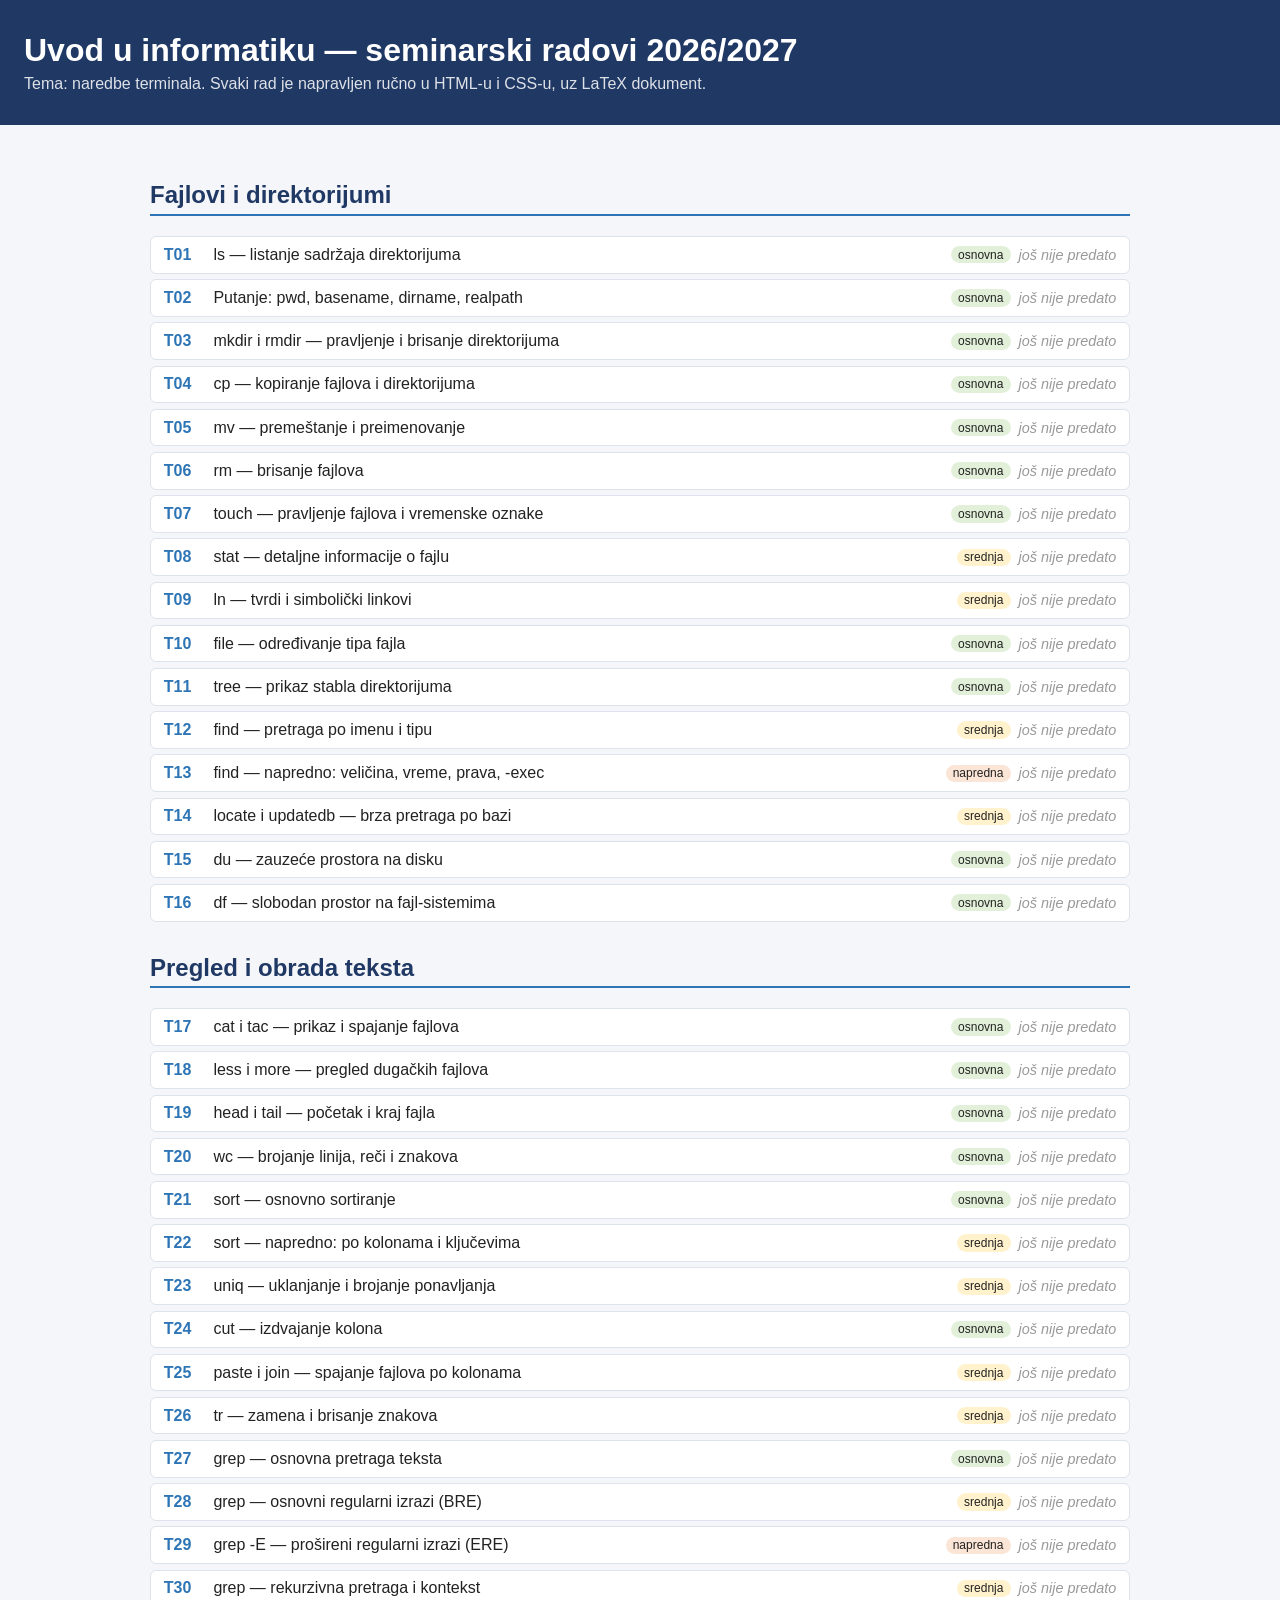
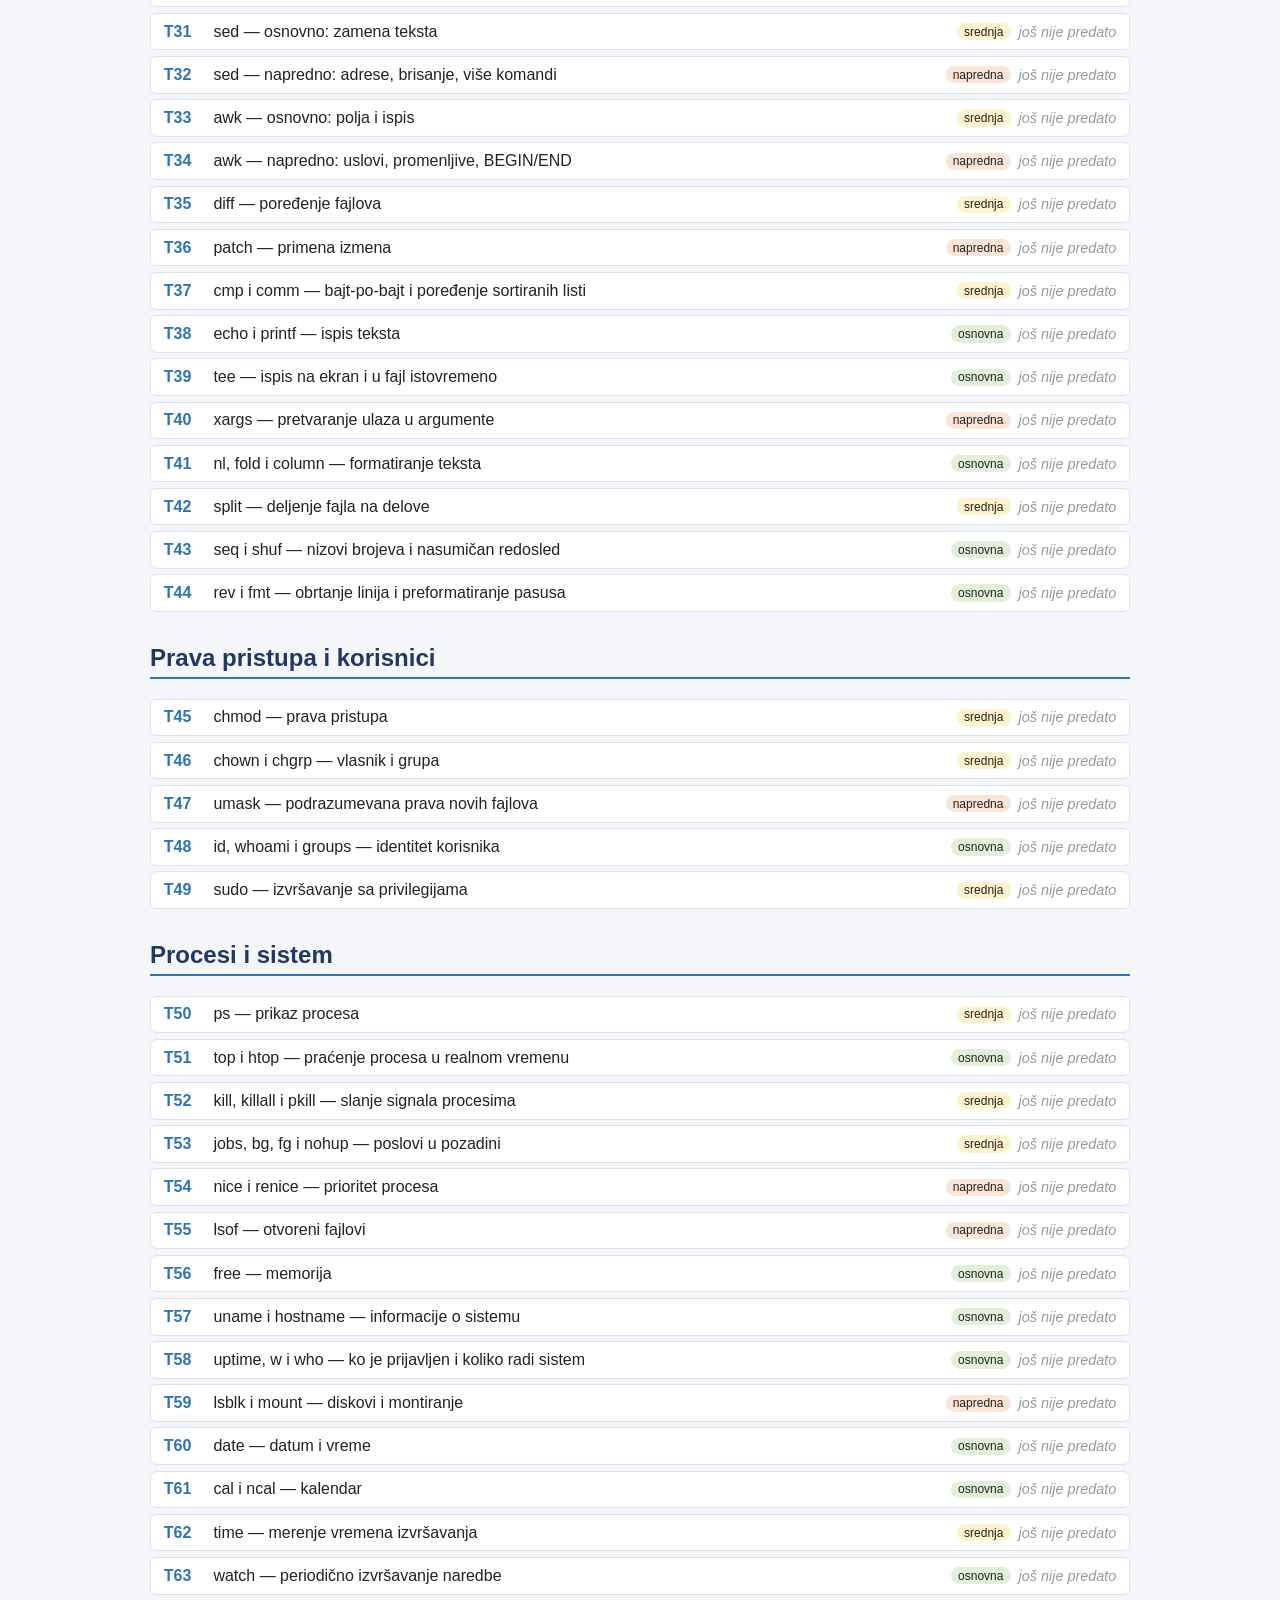
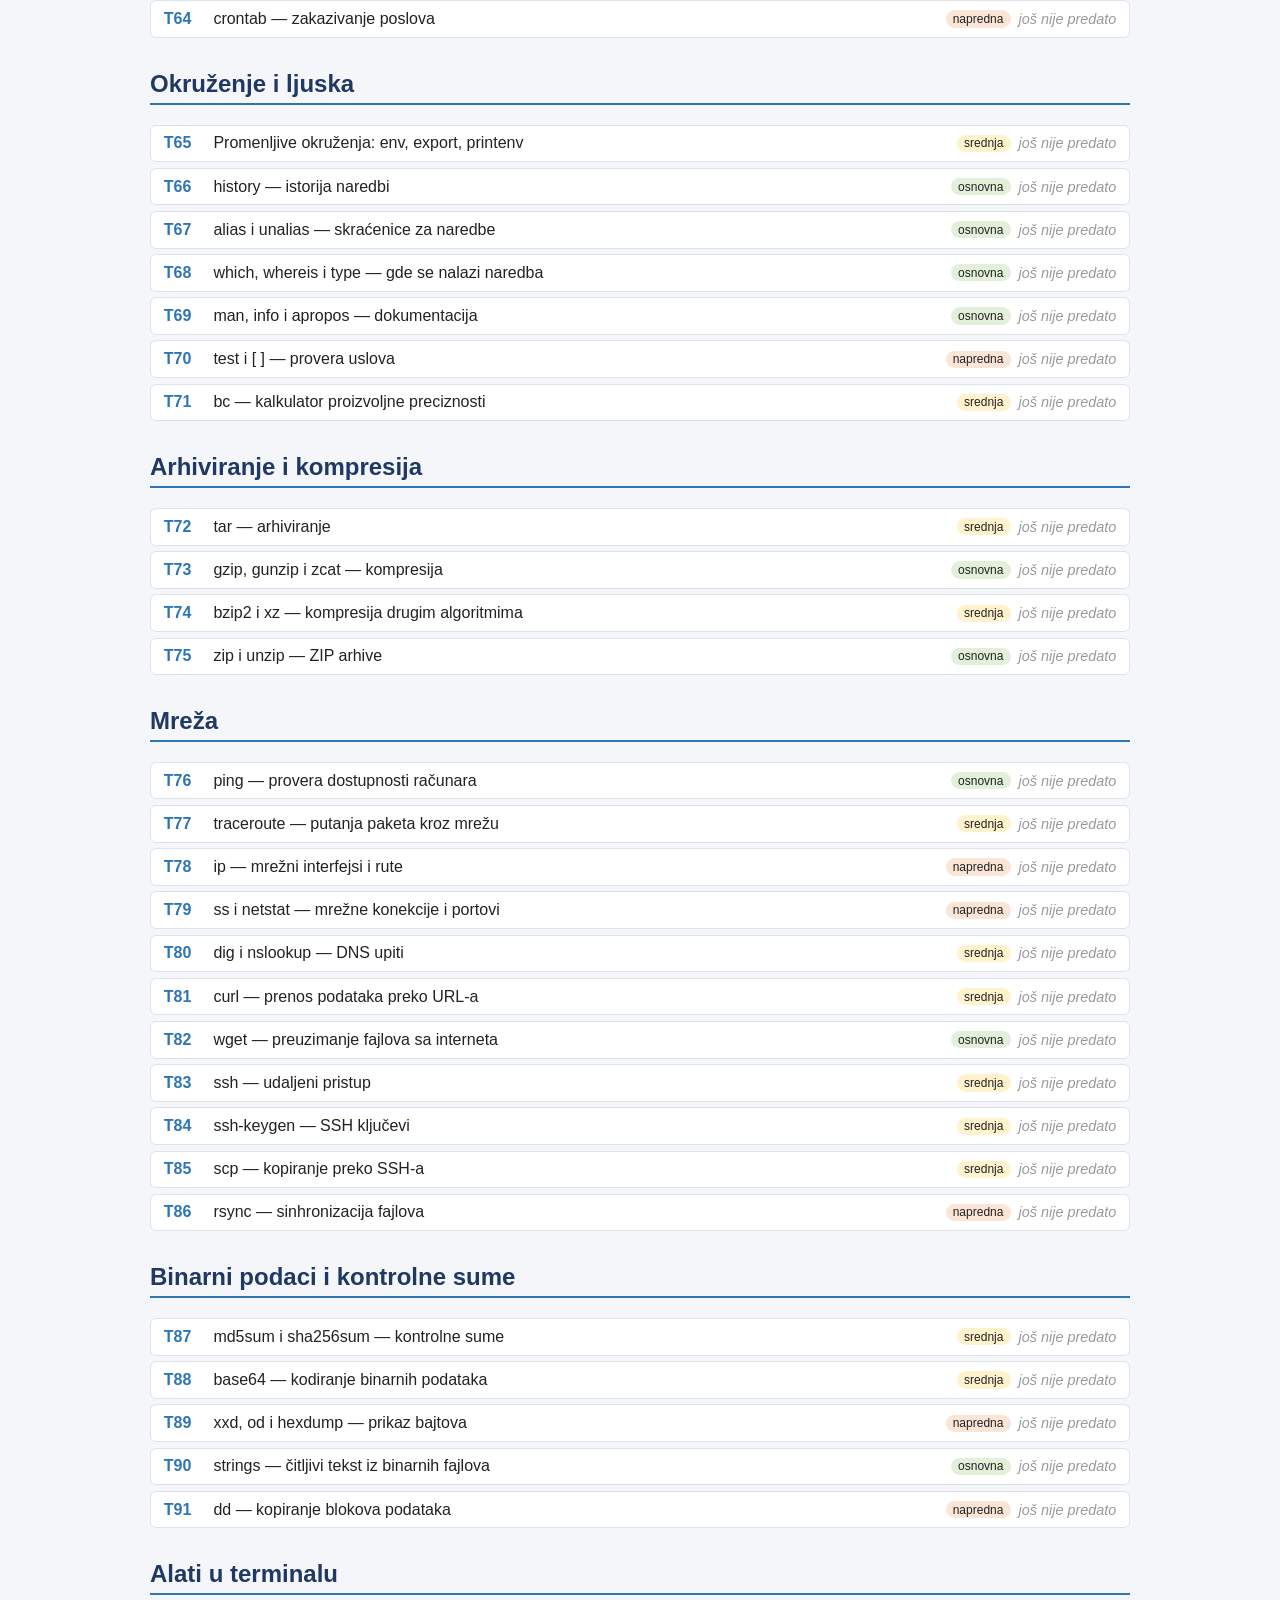
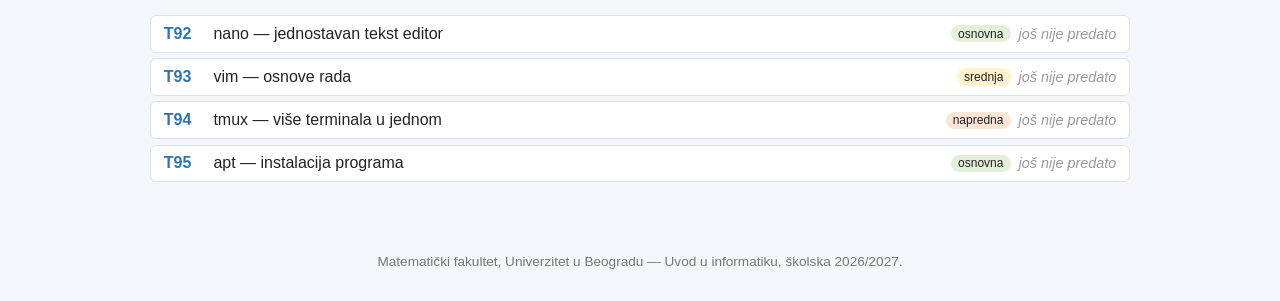
==== index.html @ d7fbd9fd "Init" ====
<!DOCTYPE html>
<html lang="sr">
<head>
    <meta charset="UTF-8">
    <meta name="viewport" content="width=device-width, initial-scale=1.0">
    <title>Uvod u informatiku 2026/2027 — seminarski radovi</title>
    <style>
        :root { --tamna: #1f3864; --akcent: #2e75b6; --svetla: #f4f6fa; }
        body { font-family: Arial, Helvetica, sans-serif; margin: 0; background: var(--svetla); color: #222; }
        header { background: var(--tamna); color: #fff; padding: 2rem 1.5rem; }
        header h1 { margin: 0 0 .4rem 0; }
        header p { margin: 0; opacity: .85; }
        main { max-width: 980px; margin: 0 auto; padding: 1.5rem; }
        .grupa h2 { color: var(--tamna); border-bottom: 2px solid var(--akcent); padding-bottom: .3rem; margin-top: 2rem; }
        ol.teme { list-style: none; padding: 0; }
        li.tema { background: #fff; border: 1px solid #dde3ec; border-radius: 6px; padding: .55rem .8rem; margin: .35rem 0;
                   display: flex; flex-wrap: wrap; gap: .5rem; align-items: center; }
        .id { font-weight: bold; color: var(--akcent); min-width: 2.6rem; }
        .naziv { flex: 1 1 340px; }
        .tezina { font-size: .75rem; padding: .1rem .45rem; border-radius: 10px; background: #eee; }
        .tezina.osnovna { background: #e2f0d9; } .tezina.srednja { background: #fff2cc; } .tezina.napredna { background: #fbe5d6; }
        .nije-predato { color: #999; font-style: italic; font-size: .9rem; }
        li.tema a { font-weight: bold; color: var(--tamna); text-decoration: none; border-bottom: 2px solid var(--akcent); }
        li.tema a:hover { color: var(--akcent); }
        footer { text-align: center; color: #777; font-size: .85rem; padding: 2rem 1rem; }
    </style>
</head>
<body>
    <!--
        UPUTSTVO ZA STUDENTE
        ====================
        U ovom fajlu menjaš TAČNO JEDAN RED: red "još nije predato" u slotu SVOJE teme.
        Zameni ga linkom ka svom radu, npr. za temu T27:

        PRE:
                    <span class="nije-predato">još nije predato</span>
        POSLE:
                    <a href="studenti/petar_petrovic_mi26042/index.html">Petar Petrović</a>

        Ne menjaj ništa drugo: ni naziv teme, ni prazne redove, ni tuđe slotove.
        Svaka tema ima svoj slot razdvojen praznim redom — zato se izmene različitih
        studenata spajaju bez konflikata.
    -->
    <header>
        <h1>Uvod u informatiku — seminarski radovi 2026/2027</h1>
        <p>Tema: naredbe terminala. Svaki rad je napravljen ručno u HTML-u i CSS-u, uz LaTeX dokument.</p>
    </header>
    <main>
        <section class="grupa">
            <h2>Fajlovi i direktorijumi</h2>
            <ol class="teme">
                <!-- T01 -->
                <li class="tema" id="T01">
                    <span class="id">T01</span> <span class="naziv">ls — listanje sadržaja direktorijuma</span> <span class="tezina osnovna">osnovna</span>
                    <span class="nije-predato">još nije predato</span>
                </li>

                <!-- T02 -->
                <li class="tema" id="T02">
                    <span class="id">T02</span> <span class="naziv">Putanje: pwd, basename, dirname, realpath</span> <span class="tezina osnovna">osnovna</span>
                    <span class="nije-predato">još nije predato</span>
                </li>

                <!-- T03 -->
                <li class="tema" id="T03">
                    <span class="id">T03</span> <span class="naziv">mkdir i rmdir — pravljenje i brisanje direktorijuma</span> <span class="tezina osnovna">osnovna</span>
                    <span class="nije-predato">još nije predato</span>
                </li>

                <!-- T04 -->
                <li class="tema" id="T04">
                    <span class="id">T04</span> <span class="naziv">cp — kopiranje fajlova i direktorijuma</span> <span class="tezina osnovna">osnovna</span>
                    <span class="nije-predato">još nije predato</span>
                </li>

                <!-- T05 -->
                <li class="tema" id="T05">
                    <span class="id">T05</span> <span class="naziv">mv — premeštanje i preimenovanje</span> <span class="tezina osnovna">osnovna</span>
                    <span class="nije-predato">još nije predato</span>
                </li>

                <!-- T06 -->
                <li class="tema" id="T06">
                    <span class="id">T06</span> <span class="naziv">rm — brisanje fajlova</span> <span class="tezina osnovna">osnovna</span>
                    <span class="nije-predato">još nije predato</span>
                </li>

                <!-- T07 -->
                <li class="tema" id="T07">
                    <span class="id">T07</span> <span class="naziv">touch — pravljenje fajlova i vremenske oznake</span> <span class="tezina osnovna">osnovna</span>
                    <span class="nije-predato">još nije predato</span>
                </li>

                <!-- T08 -->
                <li class="tema" id="T08">
                    <span class="id">T08</span> <span class="naziv">stat — detaljne informacije o fajlu</span> <span class="tezina srednja">srednja</span>
                    <span class="nije-predato">još nije predato</span>
                </li>

                <!-- T09 -->
                <li class="tema" id="T09">
                    <span class="id">T09</span> <span class="naziv">ln — tvrdi i simbolički linkovi</span> <span class="tezina srednja">srednja</span>
                    <span class="nije-predato">još nije predato</span>
                </li>

                <!-- T10 -->
                <li class="tema" id="T10">
                    <span class="id">T10</span> <span class="naziv">file — određivanje tipa fajla</span> <span class="tezina osnovna">osnovna</span>
                    <span class="nije-predato">još nije predato</span>
                </li>

                <!-- T11 -->
                <li class="tema" id="T11">
                    <span class="id">T11</span> <span class="naziv">tree — prikaz stabla direktorijuma</span> <span class="tezina osnovna">osnovna</span>
                    <span class="nije-predato">još nije predato</span>
                </li>

                <!-- T12 -->
                <li class="tema" id="T12">
                    <span class="id">T12</span> <span class="naziv">find — pretraga po imenu i tipu</span> <span class="tezina srednja">srednja</span>
                    <span class="nije-predato">još nije predato</span>
                </li>

                <!-- T13 -->
                <li class="tema" id="T13">
                    <span class="id">T13</span> <span class="naziv">find — napredno: veličina, vreme, prava, -exec</span> <span class="tezina napredna">napredna</span>
                    <span class="nije-predato">još nije predato</span>
                </li>

                <!-- T14 -->
                <li class="tema" id="T14">
                    <span class="id">T14</span> <span class="naziv">locate i updatedb — brza pretraga po bazi</span> <span class="tezina srednja">srednja</span>
                    <span class="nije-predato">još nije predato</span>
                </li>

                <!-- T15 -->
                <li class="tema" id="T15">
                    <span class="id">T15</span> <span class="naziv">du — zauzeće prostora na disku</span> <span class="tezina osnovna">osnovna</span>
                    <span class="nije-predato">još nije predato</span>
                </li>

                <!-- T16 -->
                <li class="tema" id="T16">
                    <span class="id">T16</span> <span class="naziv">df — slobodan prostor na fajl-sistemima</span> <span class="tezina osnovna">osnovna</span>
                    <span class="nije-predato">još nije predato</span>
                </li>

            </ol>
        </section>
        <section class="grupa">
            <h2>Pregled i obrada teksta</h2>
            <ol class="teme">
                <!-- T17 -->
                <li class="tema" id="T17">
                    <span class="id">T17</span> <span class="naziv">cat i tac — prikaz i spajanje fajlova</span> <span class="tezina osnovna">osnovna</span>
                    <span class="nije-predato">još nije predato</span>
                </li>

                <!-- T18 -->
                <li class="tema" id="T18">
                    <span class="id">T18</span> <span class="naziv">less i more — pregled dugačkih fajlova</span> <span class="tezina osnovna">osnovna</span>
                    <span class="nije-predato">još nije predato</span>
                </li>

                <!-- T19 -->
                <li class="tema" id="T19">
                    <span class="id">T19</span> <span class="naziv">head i tail — početak i kraj fajla</span> <span class="tezina osnovna">osnovna</span>
                    <span class="nije-predato">još nije predato</span>
                </li>

                <!-- T20 -->
                <li class="tema" id="T20">
                    <span class="id">T20</span> <span class="naziv">wc — brojanje linija, reči i znakova</span> <span class="tezina osnovna">osnovna</span>
                    <span class="nije-predato">još nije predato</span>
                </li>

                <!-- T21 -->
                <li class="tema" id="T21">
                    <span class="id">T21</span> <span class="naziv">sort — osnovno sortiranje</span> <span class="tezina osnovna">osnovna</span>
                    <span class="nije-predato">još nije predato</span>
                </li>

                <!-- T22 -->
                <li class="tema" id="T22">
                    <span class="id">T22</span> <span class="naziv">sort — napredno: po kolonama i ključevima</span> <span class="tezina srednja">srednja</span>
                    <span class="nije-predato">još nije predato</span>
                </li>

                <!-- T23 -->
                <li class="tema" id="T23">
                    <span class="id">T23</span> <span class="naziv">uniq — uklanjanje i brojanje ponavljanja</span> <span class="tezina srednja">srednja</span>
                    <span class="nije-predato">još nije predato</span>
                </li>

                <!-- T24 -->
                <li class="tema" id="T24">
                    <span class="id">T24</span> <span class="naziv">cut — izdvajanje kolona</span> <span class="tezina osnovna">osnovna</span>
                    <span class="nije-predato">još nije predato</span>
                </li>

                <!-- T25 -->
                <li class="tema" id="T25">
                    <span class="id">T25</span> <span class="naziv">paste i join — spajanje fajlova po kolonama</span> <span class="tezina srednja">srednja</span>
                    <span class="nije-predato">još nije predato</span>
                </li>

                <!-- T26 -->
                <li class="tema" id="T26">
                    <span class="id">T26</span> <span class="naziv">tr — zamena i brisanje znakova</span> <span class="tezina srednja">srednja</span>
                    <span class="nije-predato">još nije predato</span>
                </li>

                <!-- T27 -->
                <li class="tema" id="T27">
                    <span class="id">T27</span> <span class="naziv">grep — osnovna pretraga teksta</span> <span class="tezina osnovna">osnovna</span>
                    <span class="nije-predato">još nije predato</span>
                </li>

                <!-- T28 -->
                <li class="tema" id="T28">
                    <span class="id">T28</span> <span class="naziv">grep — osnovni regularni izrazi (BRE)</span> <span class="tezina srednja">srednja</span>
                    <span class="nije-predato">još nije predato</span>
                </li>

                <!-- T29 -->
                <li class="tema" id="T29">
                    <span class="id">T29</span> <span class="naziv">grep -E — prošireni regularni izrazi (ERE)</span> <span class="tezina napredna">napredna</span>
                    <span class="nije-predato">još nije predato</span>
                </li>

                <!-- T30 -->
                <li class="tema" id="T30">
                    <span class="id">T30</span> <span class="naziv">grep — rekurzivna pretraga i kontekst</span> <span class="tezina srednja">srednja</span>
                    <span class="nije-predato">još nije predato</span>
                </li>

                <!-- T31 -->
                <li class="tema" id="T31">
                    <span class="id">T31</span> <span class="naziv">sed — osnovno: zamena teksta</span> <span class="tezina srednja">srednja</span>
                    <span class="nije-predato">još nije predato</span>
                </li>

                <!-- T32 -->
                <li class="tema" id="T32">
                    <span class="id">T32</span> <span class="naziv">sed — napredno: adrese, brisanje, više komandi</span> <span class="tezina napredna">napredna</span>
                    <span class="nije-predato">još nije predato</span>
                </li>

                <!-- T33 -->
                <li class="tema" id="T33">
                    <span class="id">T33</span> <span class="naziv">awk — osnovno: polja i ispis</span> <span class="tezina srednja">srednja</span>
                    <span class="nije-predato">još nije predato</span>
                </li>

                <!-- T34 -->
                <li class="tema" id="T34">
                    <span class="id">T34</span> <span class="naziv">awk — napredno: uslovi, promenljive, BEGIN/END</span> <span class="tezina napredna">napredna</span>
                    <span class="nije-predato">još nije predato</span>
                </li>

                <!-- T35 -->
                <li class="tema" id="T35">
                    <span class="id">T35</span> <span class="naziv">diff — poređenje fajlova</span> <span class="tezina srednja">srednja</span>
                    <span class="nije-predato">još nije predato</span>
                </li>

                <!-- T36 -->
                <li class="tema" id="T36">
                    <span class="id">T36</span> <span class="naziv">patch — primena izmena</span> <span class="tezina napredna">napredna</span>
                    <span class="nije-predato">još nije predato</span>
                </li>

                <!-- T37 -->
                <li class="tema" id="T37">
                    <span class="id">T37</span> <span class="naziv">cmp i comm — bajt-po-bajt i poređenje sortiranih listi</span> <span class="tezina srednja">srednja</span>
                    <span class="nije-predato">još nije predato</span>
                </li>

                <!-- T38 -->
                <li class="tema" id="T38">
                    <span class="id">T38</span> <span class="naziv">echo i printf — ispis teksta</span> <span class="tezina osnovna">osnovna</span>
                    <span class="nije-predato">još nije predato</span>
                </li>

                <!-- T39 -->
                <li class="tema" id="T39">
                    <span class="id">T39</span> <span class="naziv">tee — ispis na ekran i u fajl istovremeno</span> <span class="tezina osnovna">osnovna</span>
                    <span class="nije-predato">još nije predato</span>
                </li>

                <!-- T40 -->
                <li class="tema" id="T40">
                    <span class="id">T40</span> <span class="naziv">xargs — pretvaranje ulaza u argumente</span> <span class="tezina napredna">napredna</span>
                    <span class="nije-predato">još nije predato</span>
                </li>

                <!-- T41 -->
                <li class="tema" id="T41">
                    <span class="id">T41</span> <span class="naziv">nl, fold i column — formatiranje teksta</span> <span class="tezina osnovna">osnovna</span>
                    <span class="nije-predato">još nije predato</span>
                </li>

                <!-- T42 -->
                <li class="tema" id="T42">
                    <span class="id">T42</span> <span class="naziv">split — deljenje fajla na delove</span> <span class="tezina srednja">srednja</span>
                    <span class="nije-predato">još nije predato</span>
                </li>

                <!-- T43 -->
                <li class="tema" id="T43">
                    <span class="id">T43</span> <span class="naziv">seq i shuf — nizovi brojeva i nasumičan redosled</span> <span class="tezina osnovna">osnovna</span>
                    <span class="nije-predato">još nije predato</span>
                </li>

                <!-- T44 -->
                <li class="tema" id="T44">
                    <span class="id">T44</span> <span class="naziv">rev i fmt — obrtanje linija i preformatiranje pasusa</span> <span class="tezina osnovna">osnovna</span>
                    <span class="nije-predato">još nije predato</span>
                </li>

            </ol>
        </section>
        <section class="grupa">
            <h2>Prava pristupa i korisnici</h2>
            <ol class="teme">
                <!-- T45 -->
                <li class="tema" id="T45">
                    <span class="id">T45</span> <span class="naziv">chmod — prava pristupa</span> <span class="tezina srednja">srednja</span>
                    <span class="nije-predato">još nije predato</span>
                </li>

                <!-- T46 -->
                <li class="tema" id="T46">
                    <span class="id">T46</span> <span class="naziv">chown i chgrp — vlasnik i grupa</span> <span class="tezina srednja">srednja</span>
                    <span class="nije-predato">još nije predato</span>
                </li>

                <!-- T47 -->
                <li class="tema" id="T47">
                    <span class="id">T47</span> <span class="naziv">umask — podrazumevana prava novih fajlova</span> <span class="tezina napredna">napredna</span>
                    <span class="nije-predato">još nije predato</span>
                </li>

                <!-- T48 -->
                <li class="tema" id="T48">
                    <span class="id">T48</span> <span class="naziv">id, whoami i groups — identitet korisnika</span> <span class="tezina osnovna">osnovna</span>
                    <span class="nije-predato">još nije predato</span>
                </li>

                <!-- T49 -->
                <li class="tema" id="T49">
                    <span class="id">T49</span> <span class="naziv">sudo — izvršavanje sa privilegijama</span> <span class="tezina srednja">srednja</span>
                    <span class="nije-predato">još nije predato</span>
                </li>

            </ol>
        </section>
        <section class="grupa">
            <h2>Procesi i sistem</h2>
            <ol class="teme">
                <!-- T50 -->
                <li class="tema" id="T50">
                    <span class="id">T50</span> <span class="naziv">ps — prikaz procesa</span> <span class="tezina srednja">srednja</span>
                    <span class="nije-predato">još nije predato</span>
                </li>

                <!-- T51 -->
                <li class="tema" id="T51">
                    <span class="id">T51</span> <span class="naziv">top i htop — praćenje procesa u realnom vremenu</span> <span class="tezina osnovna">osnovna</span>
                    <span class="nije-predato">još nije predato</span>
                </li>

                <!-- T52 -->
                <li class="tema" id="T52">
                    <span class="id">T52</span> <span class="naziv">kill, killall i pkill — slanje signala procesima</span> <span class="tezina srednja">srednja</span>
                    <span class="nije-predato">još nije predato</span>
                </li>

                <!-- T53 -->
                <li class="tema" id="T53">
                    <span class="id">T53</span> <span class="naziv">jobs, bg, fg i nohup — poslovi u pozadini</span> <span class="tezina srednja">srednja</span>
                    <span class="nije-predato">još nije predato</span>
                </li>

                <!-- T54 -->
                <li class="tema" id="T54">
                    <span class="id">T54</span> <span class="naziv">nice i renice — prioritet procesa</span> <span class="tezina napredna">napredna</span>
                    <span class="nije-predato">još nije predato</span>
                </li>

                <!-- T55 -->
                <li class="tema" id="T55">
                    <span class="id">T55</span> <span class="naziv">lsof — otvoreni fajlovi</span> <span class="tezina napredna">napredna</span>
                    <span class="nije-predato">još nije predato</span>
                </li>

                <!-- T56 -->
                <li class="tema" id="T56">
                    <span class="id">T56</span> <span class="naziv">free — memorija</span> <span class="tezina osnovna">osnovna</span>
                    <span class="nije-predato">još nije predato</span>
                </li>

                <!-- T57 -->
                <li class="tema" id="T57">
                    <span class="id">T57</span> <span class="naziv">uname i hostname — informacije o sistemu</span> <span class="tezina osnovna">osnovna</span>
                    <span class="nije-predato">još nije predato</span>
                </li>

                <!-- T58 -->
                <li class="tema" id="T58">
                    <span class="id">T58</span> <span class="naziv">uptime, w i who — ko je prijavljen i koliko radi sistem</span> <span class="tezina osnovna">osnovna</span>
                    <span class="nije-predato">još nije predato</span>
                </li>

                <!-- T59 -->
                <li class="tema" id="T59">
                    <span class="id">T59</span> <span class="naziv">lsblk i mount — diskovi i montiranje</span> <span class="tezina napredna">napredna</span>
                    <span class="nije-predato">još nije predato</span>
                </li>

                <!-- T60 -->
                <li class="tema" id="T60">
                    <span class="id">T60</span> <span class="naziv">date — datum i vreme</span> <span class="tezina osnovna">osnovna</span>
                    <span class="nije-predato">još nije predato</span>
                </li>

                <!-- T61 -->
                <li class="tema" id="T61">
                    <span class="id">T61</span> <span class="naziv">cal i ncal — kalendar</span> <span class="tezina osnovna">osnovna</span>
                    <span class="nije-predato">još nije predato</span>
                </li>

                <!-- T62 -->
                <li class="tema" id="T62">
                    <span class="id">T62</span> <span class="naziv">time — merenje vremena izvršavanja</span> <span class="tezina srednja">srednja</span>
                    <span class="nije-predato">još nije predato</span>
                </li>

                <!-- T63 -->
                <li class="tema" id="T63">
                    <span class="id">T63</span> <span class="naziv">watch — periodično izvršavanje naredbe</span> <span class="tezina osnovna">osnovna</span>
                    <span class="nije-predato">još nije predato</span>
                </li>

                <!-- T64 -->
                <li class="tema" id="T64">
                    <span class="id">T64</span> <span class="naziv">crontab — zakazivanje poslova</span> <span class="tezina napredna">napredna</span>
                    <span class="nije-predato">još nije predato</span>
                </li>

            </ol>
        </section>
        <section class="grupa">
            <h2>Okruženje i ljuska</h2>
            <ol class="teme">
                <!-- T65 -->
                <li class="tema" id="T65">
                    <span class="id">T65</span> <span class="naziv">Promenljive okruženja: env, export, printenv</span> <span class="tezina srednja">srednja</span>
                    <span class="nije-predato">još nije predato</span>
                </li>

                <!-- T66 -->
                <li class="tema" id="T66">
                    <span class="id">T66</span> <span class="naziv">history — istorija naredbi</span> <span class="tezina osnovna">osnovna</span>
                    <span class="nije-predato">još nije predato</span>
                </li>

                <!-- T67 -->
                <li class="tema" id="T67">
                    <span class="id">T67</span> <span class="naziv">alias i unalias — skraćenice za naredbe</span> <span class="tezina osnovna">osnovna</span>
                    <span class="nije-predato">još nije predato</span>
                </li>

                <!-- T68 -->
                <li class="tema" id="T68">
                    <span class="id">T68</span> <span class="naziv">which, whereis i type — gde se nalazi naredba</span> <span class="tezina osnovna">osnovna</span>
                    <span class="nije-predato">još nije predato</span>
                </li>

                <!-- T69 -->
                <li class="tema" id="T69">
                    <span class="id">T69</span> <span class="naziv">man, info i apropos — dokumentacija</span> <span class="tezina osnovna">osnovna</span>
                    <span class="nije-predato">još nije predato</span>
                </li>

                <!-- T70 -->
                <li class="tema" id="T70">
                    <span class="id">T70</span> <span class="naziv">test i [ ] — provera uslova</span> <span class="tezina napredna">napredna</span>
                    <span class="nije-predato">još nije predato</span>
                </li>

                <!-- T71 -->
                <li class="tema" id="T71">
                    <span class="id">T71</span> <span class="naziv">bc — kalkulator proizvoljne preciznosti</span> <span class="tezina srednja">srednja</span>
                    <span class="nije-predato">još nije predato</span>
                </li>

            </ol>
        </section>
        <section class="grupa">
            <h2>Arhiviranje i kompresija</h2>
            <ol class="teme">
                <!-- T72 -->
                <li class="tema" id="T72">
                    <span class="id">T72</span> <span class="naziv">tar — arhiviranje</span> <span class="tezina srednja">srednja</span>
                    <span class="nije-predato">još nije predato</span>
                </li>

                <!-- T73 -->
                <li class="tema" id="T73">
                    <span class="id">T73</span> <span class="naziv">gzip, gunzip i zcat — kompresija</span> <span class="tezina osnovna">osnovna</span>
                    <span class="nije-predato">još nije predato</span>
                </li>

                <!-- T74 -->
                <li class="tema" id="T74">
                    <span class="id">T74</span> <span class="naziv">bzip2 i xz — kompresija drugim algoritmima</span> <span class="tezina srednja">srednja</span>
                    <span class="nije-predato">još nije predato</span>
                </li>

                <!-- T75 -->
                <li class="tema" id="T75">
                    <span class="id">T75</span> <span class="naziv">zip i unzip — ZIP arhive</span> <span class="tezina osnovna">osnovna</span>
                    <span class="nije-predato">još nije predato</span>
                </li>

            </ol>
        </section>
        <section class="grupa">
            <h2>Mreža</h2>
            <ol class="teme">
                <!-- T76 -->
                <li class="tema" id="T76">
                    <span class="id">T76</span> <span class="naziv">ping — provera dostupnosti računara</span> <span class="tezina osnovna">osnovna</span>
                    <span class="nije-predato">još nije predato</span>
                </li>

                <!-- T77 -->
                <li class="tema" id="T77">
                    <span class="id">T77</span> <span class="naziv">traceroute — putanja paketa kroz mrežu</span> <span class="tezina srednja">srednja</span>
                    <span class="nije-predato">još nije predato</span>
                </li>

                <!-- T78 -->
                <li class="tema" id="T78">
                    <span class="id">T78</span> <span class="naziv">ip — mrežni interfejsi i rute</span> <span class="tezina napredna">napredna</span>
                    <span class="nije-predato">još nije predato</span>
                </li>

                <!-- T79 -->
                <li class="tema" id="T79">
                    <span class="id">T79</span> <span class="naziv">ss i netstat — mrežne konekcije i portovi</span> <span class="tezina napredna">napredna</span>
                    <span class="nije-predato">još nije predato</span>
                </li>

                <!-- T80 -->
                <li class="tema" id="T80">
                    <span class="id">T80</span> <span class="naziv">dig i nslookup — DNS upiti</span> <span class="tezina srednja">srednja</span>
                    <span class="nije-predato">još nije predato</span>
                </li>

                <!-- T81 -->
                <li class="tema" id="T81">
                    <span class="id">T81</span> <span class="naziv">curl — prenos podataka preko URL-a</span> <span class="tezina srednja">srednja</span>
                    <span class="nije-predato">još nije predato</span>
                </li>

                <!-- T82 -->
                <li class="tema" id="T82">
                    <span class="id">T82</span> <span class="naziv">wget — preuzimanje fajlova sa interneta</span> <span class="tezina osnovna">osnovna</span>
                    <span class="nije-predato">još nije predato</span>
                </li>

                <!-- T83 -->
                <li class="tema" id="T83">
                    <span class="id">T83</span> <span class="naziv">ssh — udaljeni pristup</span> <span class="tezina srednja">srednja</span>
                    <span class="nije-predato">još nije predato</span>
                </li>

                <!-- T84 -->
                <li class="tema" id="T84">
                    <span class="id">T84</span> <span class="naziv">ssh-keygen — SSH ključevi</span> <span class="tezina srednja">srednja</span>
                    <span class="nije-predato">još nije predato</span>
                </li>

                <!-- T85 -->
                <li class="tema" id="T85">
                    <span class="id">T85</span> <span class="naziv">scp — kopiranje preko SSH-a</span> <span class="tezina srednja">srednja</span>
                    <span class="nije-predato">još nije predato</span>
                </li>

                <!-- T86 -->
                <li class="tema" id="T86">
                    <span class="id">T86</span> <span class="naziv">rsync — sinhronizacija fajlova</span> <span class="tezina napredna">napredna</span>
                    <span class="nije-predato">još nije predato</span>
                </li>

            </ol>
        </section>
        <section class="grupa">
            <h2>Binarni podaci i kontrolne sume</h2>
            <ol class="teme">
                <!-- T87 -->
                <li class="tema" id="T87">
                    <span class="id">T87</span> <span class="naziv">md5sum i sha256sum — kontrolne sume</span> <span class="tezina srednja">srednja</span>
                    <span class="nije-predato">još nije predato</span>
                </li>

                <!-- T88 -->
                <li class="tema" id="T88">
                    <span class="id">T88</span> <span class="naziv">base64 — kodiranje binarnih podataka</span> <span class="tezina srednja">srednja</span>
                    <span class="nije-predato">još nije predato</span>
                </li>

                <!-- T89 -->
                <li class="tema" id="T89">
                    <span class="id">T89</span> <span class="naziv">xxd, od i hexdump — prikaz bajtova</span> <span class="tezina napredna">napredna</span>
                    <span class="nije-predato">još nije predato</span>
                </li>

                <!-- T90 -->
                <li class="tema" id="T90">
                    <span class="id">T90</span> <span class="naziv">strings — čitljivi tekst iz binarnih fajlova</span> <span class="tezina osnovna">osnovna</span>
                    <span class="nije-predato">još nije predato</span>
                </li>

                <!-- T91 -->
                <li class="tema" id="T91">
                    <span class="id">T91</span> <span class="naziv">dd — kopiranje blokova podataka</span> <span class="tezina napredna">napredna</span>
                    <span class="nije-predato">još nije predato</span>
                </li>

            </ol>
        </section>
        <section class="grupa">
            <h2>Alati u terminalu</h2>
            <ol class="teme">
                <!-- T92 -->
                <li class="tema" id="T92">
                    <span class="id">T92</span> <span class="naziv">nano — jednostavan tekst editor</span> <span class="tezina osnovna">osnovna</span>
                    <span class="nije-predato">još nije predato</span>
                </li>

                <!-- T93 -->
                <li class="tema" id="T93">
                    <span class="id">T93</span> <span class="naziv">vim — osnove rada</span> <span class="tezina srednja">srednja</span>
                    <span class="nije-predato">još nije predato</span>
                </li>

                <!-- T94 -->
                <li class="tema" id="T94">
                    <span class="id">T94</span> <span class="naziv">tmux — više terminala u jednom</span> <span class="tezina napredna">napredna</span>
                    <span class="nije-predato">još nije predato</span>
                </li>

                <!-- T95 -->
                <li class="tema" id="T95">
                    <span class="id">T95</span> <span class="naziv">apt — instalacija programa</span> <span class="tezina osnovna">osnovna</span>
                    <span class="nije-predato">još nije predato</span>
                </li>

            </ol>
        </section>
    </main>
    <footer>
        Matematički fakultet, Univerzitet u Beogradu — Uvod u informatiku, školska 2026/2027.
    </footer>
</body>
</html>
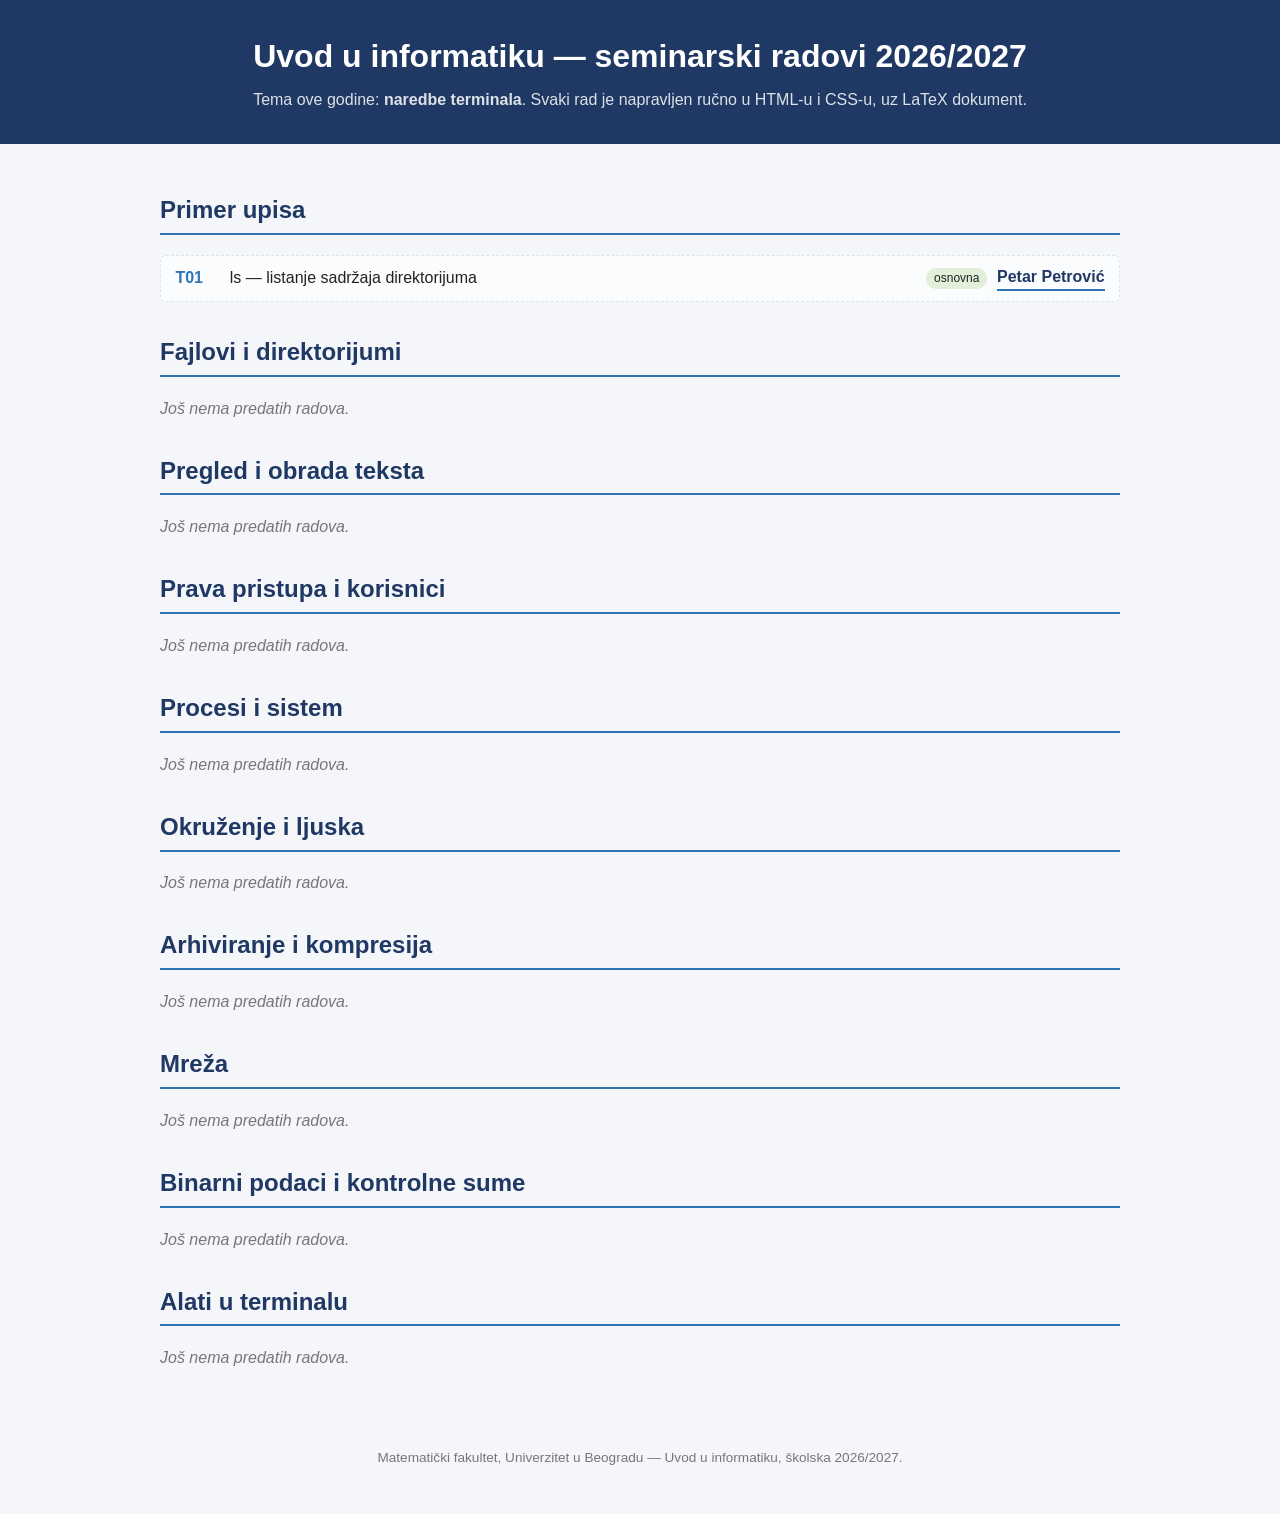
==== commit e06a5265: "Fixes index.html" ====
--- a/index.html
+++ b/index.html
@@ -4,666 +4,113 @@
     <meta charset="UTF-8">
     <meta name="viewport" content="width=device-width, initial-scale=1.0">
     <title>Uvod u informatiku 2026/2027 — seminarski radovi</title>
-    <style>
-        :root { --tamna: #1f3864; --akcent: #2e75b6; --svetla: #f4f6fa; }
-        body { font-family: Arial, Helvetica, sans-serif; margin: 0; background: var(--svetla); color: #222; }
-        header { background: var(--tamna); color: #fff; padding: 2rem 1.5rem; }
-        header h1 { margin: 0 0 .4rem 0; }
-        header p { margin: 0; opacity: .85; }
-        main { max-width: 980px; margin: 0 auto; padding: 1.5rem; }
-        .grupa h2 { color: var(--tamna); border-bottom: 2px solid var(--akcent); padding-bottom: .3rem; margin-top: 2rem; }
-        ol.teme { list-style: none; padding: 0; }
-        li.tema { background: #fff; border: 1px solid #dde3ec; border-radius: 6px; padding: .55rem .8rem; margin: .35rem 0;
-                   display: flex; flex-wrap: wrap; gap: .5rem; align-items: center; }
-        .id { font-weight: bold; color: var(--akcent); min-width: 2.6rem; }
-        .naziv { flex: 1 1 340px; }
-        .tezina { font-size: .75rem; padding: .1rem .45rem; border-radius: 10px; background: #eee; }
-        .tezina.osnovna { background: #e2f0d9; } .tezina.srednja { background: #fff2cc; } .tezina.napredna { background: #fbe5d6; }
-        .nije-predato { color: #999; font-style: italic; font-size: .9rem; }
-        li.tema a { font-weight: bold; color: var(--tamna); text-decoration: none; border-bottom: 2px solid var(--akcent); }
-        li.tema a:hover { color: var(--akcent); }
-        footer { text-align: center; color: #777; font-size: .85rem; padding: 2rem 1rem; }
-    </style>
+    <link rel="stylesheet" href="stil.css">
 </head>
 <body>
     <!--
         UPUTSTVO ZA STUDENTE
         ====================
-        U ovom fajlu menjaš TAČNO JEDAN RED: red "još nije predato" u slotu SVOJE teme.
-        Zameni ga linkom ka svom radu, npr. za temu T27:
+        U ovaj fajl dodaješ TAČNO JEDAN <li> element — za svoju temu.
 
-        PRE:
-                    <span class="nije-predato">još nije predato</span>
-        POSLE:
-                    <a href="studenti/petar_petrovic_mi26042/index.html">Petar Petrović</a>
+        1. Pronađi grupu (<section class="grupa">) kojoj pripada tvoja tema
+           (grupe su iste kao u tabeli za prijavu tema).
+        2. Iskopiraj primer ispod i nalepi ga unutar <ol class="teme"> te grupe,
+           na mesto označeno komentarom "dodaj svoj <li> ovde".
+        3. Promeni: id i ID teme (T01 → tvoj broj), naziv teme, težinu
+           (osnovna / srednja / napredna — i u klasi i u tekstu),
+           putanju do svog foldera i svoje ime i prezime.
 
-        Ne menjaj ništa drugo: ni naziv teme, ni prazne redove, ni tuđe slotove.
-        Svaka tema ima svoj slot razdvojen praznim redom — zato se izmene različitih
-        studenata spajaju bez konflikata.
+        <li class="tema" id="T01">
+            <span class="id">T01</span> <span class="naziv">ls — listanje sadržaja direktorijuma</span> <span class="tezina osnovna">osnovna</span>
+            <a href="studenti/petar_petrovic_mi26042/index.html">Petar Petrović</a>
+        </li>
+
+        Ne menjaj ništa drugo u ovom fajlu i ne diraj tuđe <li> elemente.
     -->
-    <header>
+
+    <header class="zaglavlje">
         <h1>Uvod u informatiku — seminarski radovi 2026/2027</h1>
-        <p>Tema: naredbe terminala. Svaki rad je napravljen ručno u HTML-u i CSS-u, uz LaTeX dokument.</p>
+        <p>Tema ove godine: <strong>naredbe terminala</strong>. Svaki rad je napravljen ručno u HTML-u i CSS-u, uz LaTeX dokument.</p>
     </header>
+
     <main>
-        <section class="grupa">
+        <!-- Primer kako izgleda jedan predat rad (nije pravi rad) -->
+        <section class="primer">
+            <h2>Primer upisa</h2>
+            <ol class="teme">
+                <li class="tema" id="primer">
+                    <span class="id">T01</span> <span class="naziv">ls — listanje sadržaja direktorijuma</span> <span class="tezina osnovna">osnovna</span>
+                    <a href="#primer">Petar Petrović</a>
+                </li>
+            </ol>
+        </section>
+
+        <section class="grupa" id="fajlovi">
             <h2>Fajlovi i direktorijumi</h2>
             <ol class="teme">
-                <!-- T01 -->
-                <li class="tema" id="T01">
-                    <span class="id">T01</span> <span class="naziv">ls — listanje sadržaja direktorijuma</span> <span class="tezina osnovna">osnovna</span>
-                    <span class="nije-predato">još nije predato</span>
-                </li>
-
-                <!-- T02 -->
-                <li class="tema" id="T02">
-                    <span class="id">T02</span> <span class="naziv">Putanje: pwd, basename, dirname, realpath</span> <span class="tezina osnovna">osnovna</span>
-                    <span class="nije-predato">još nije predato</span>
-                </li>
-
-                <!-- T03 -->
-                <li class="tema" id="T03">
-                    <span class="id">T03</span> <span class="naziv">mkdir i rmdir — pravljenje i brisanje direktorijuma</span> <span class="tezina osnovna">osnovna</span>
-                    <span class="nije-predato">još nije predato</span>
-                </li>
-
-                <!-- T04 -->
-                <li class="tema" id="T04">
-                    <span class="id">T04</span> <span class="naziv">cp — kopiranje fajlova i direktorijuma</span> <span class="tezina osnovna">osnovna</span>
-                    <span class="nije-predato">još nije predato</span>
-                </li>
-
-                <!-- T05 -->
-                <li class="tema" id="T05">
-                    <span class="id">T05</span> <span class="naziv">mv — premeštanje i preimenovanje</span> <span class="tezina osnovna">osnovna</span>
-                    <span class="nije-predato">još nije predato</span>
-                </li>
-
-                <!-- T06 -->
-                <li class="tema" id="T06">
-                    <span class="id">T06</span> <span class="naziv">rm — brisanje fajlova</span> <span class="tezina osnovna">osnovna</span>
-                    <span class="nije-predato">još nije predato</span>
-                </li>
-
-                <!-- T07 -->
-                <li class="tema" id="T07">
-                    <span class="id">T07</span> <span class="naziv">touch — pravljenje fajlova i vremenske oznake</span> <span class="tezina osnovna">osnovna</span>
-                    <span class="nije-predato">još nije predato</span>
-                </li>
-
-                <!-- T08 -->
-                <li class="tema" id="T08">
-                    <span class="id">T08</span> <span class="naziv">stat — detaljne informacije o fajlu</span> <span class="tezina srednja">srednja</span>
-                    <span class="nije-predato">još nije predato</span>
-                </li>
-
-                <!-- T09 -->
-                <li class="tema" id="T09">
-                    <span class="id">T09</span> <span class="naziv">ln — tvrdi i simbolički linkovi</span> <span class="tezina srednja">srednja</span>
-                    <span class="nije-predato">još nije predato</span>
-                </li>
-
-                <!-- T10 -->
-                <li class="tema" id="T10">
-                    <span class="id">T10</span> <span class="naziv">file — određivanje tipa fajla</span> <span class="tezina osnovna">osnovna</span>
-                    <span class="nije-predato">još nije predato</span>
-                </li>
-
-                <!-- T11 -->
-                <li class="tema" id="T11">
-                    <span class="id">T11</span> <span class="naziv">tree — prikaz stabla direktorijuma</span> <span class="tezina osnovna">osnovna</span>
-                    <span class="nije-predato">još nije predato</span>
-                </li>
-
-                <!-- T12 -->
-                <li class="tema" id="T12">
-                    <span class="id">T12</span> <span class="naziv">find — pretraga po imenu i tipu</span> <span class="tezina srednja">srednja</span>
-                    <span class="nije-predato">još nije predato</span>
-                </li>
-
-                <!-- T13 -->
-                <li class="tema" id="T13">
-                    <span class="id">T13</span> <span class="naziv">find — napredno: veličina, vreme, prava, -exec</span> <span class="tezina napredna">napredna</span>
-                    <span class="nije-predato">još nije predato</span>
-                </li>
-
-                <!-- T14 -->
-                <li class="tema" id="T14">
-                    <span class="id">T14</span> <span class="naziv">locate i updatedb — brza pretraga po bazi</span> <span class="tezina srednja">srednja</span>
-                    <span class="nije-predato">još nije predato</span>
-                </li>
-
-                <!-- T15 -->
-                <li class="tema" id="T15">
-                    <span class="id">T15</span> <span class="naziv">du — zauzeće prostora na disku</span> <span class="tezina osnovna">osnovna</span>
-                    <span class="nije-predato">još nije predato</span>
-                </li>
-
-                <!-- T16 -->
-                <li class="tema" id="T16">
-                    <span class="id">T16</span> <span class="naziv">df — slobodan prostor na fajl-sistemima</span> <span class="tezina osnovna">osnovna</span>
-                    <span class="nije-predato">još nije predato</span>
-                </li>
-
+                <!-- dodaj svoj <li> ovde -->
             </ol>
         </section>
-        <section class="grupa">
+
+        <section class="grupa" id="tekst">
             <h2>Pregled i obrada teksta</h2>
             <ol class="teme">
-                <!-- T17 -->
-                <li class="tema" id="T17">
-                    <span class="id">T17</span> <span class="naziv">cat i tac — prikaz i spajanje fajlova</span> <span class="tezina osnovna">osnovna</span>
-                    <span class="nije-predato">još nije predato</span>
-                </li>
-
-                <!-- T18 -->
-                <li class="tema" id="T18">
-                    <span class="id">T18</span> <span class="naziv">less i more — pregled dugačkih fajlova</span> <span class="tezina osnovna">osnovna</span>
-                    <span class="nije-predato">još nije predato</span>
-                </li>
-
-                <!-- T19 -->
-                <li class="tema" id="T19">
-                    <span class="id">T19</span> <span class="naziv">head i tail — početak i kraj fajla</span> <span class="tezina osnovna">osnovna</span>
-                    <span class="nije-predato">još nije predato</span>
-                </li>
-
-                <!-- T20 -->
-                <li class="tema" id="T20">
-                    <span class="id">T20</span> <span class="naziv">wc — brojanje linija, reči i znakova</span> <span class="tezina osnovna">osnovna</span>
-                    <span class="nije-predato">još nije predato</span>
-                </li>
-
-                <!-- T21 -->
-                <li class="tema" id="T21">
-                    <span class="id">T21</span> <span class="naziv">sort — osnovno sortiranje</span> <span class="tezina osnovna">osnovna</span>
-                    <span class="nije-predato">još nije predato</span>
-                </li>
-
-                <!-- T22 -->
-                <li class="tema" id="T22">
-                    <span class="id">T22</span> <span class="naziv">sort — napredno: po kolonama i ključevima</span> <span class="tezina srednja">srednja</span>
-                    <span class="nije-predato">još nije predato</span>
-                </li>
-
-                <!-- T23 -->
-                <li class="tema" id="T23">
-                    <span class="id">T23</span> <span class="naziv">uniq — uklanjanje i brojanje ponavljanja</span> <span class="tezina srednja">srednja</span>
-                    <span class="nije-predato">još nije predato</span>
-                </li>
-
-                <!-- T24 -->
-                <li class="tema" id="T24">
-                    <span class="id">T24</span> <span class="naziv">cut — izdvajanje kolona</span> <span class="tezina osnovna">osnovna</span>
-                    <span class="nije-predato">još nije predato</span>
-                </li>
-
-                <!-- T25 -->
-                <li class="tema" id="T25">
-                    <span class="id">T25</span> <span class="naziv">paste i join — spajanje fajlova po kolonama</span> <span class="tezina srednja">srednja</span>
-                    <span class="nije-predato">još nije predato</span>
-                </li>
-
-                <!-- T26 -->
-                <li class="tema" id="T26">
-                    <span class="id">T26</span> <span class="naziv">tr — zamena i brisanje znakova</span> <span class="tezina srednja">srednja</span>
-                    <span class="nije-predato">još nije predato</span>
-                </li>
-
-                <!-- T27 -->
-                <li class="tema" id="T27">
-                    <span class="id">T27</span> <span class="naziv">grep — osnovna pretraga teksta</span> <span class="tezina osnovna">osnovna</span>
-                    <span class="nije-predato">još nije predato</span>
-                </li>
-
-                <!-- T28 -->
-                <li class="tema" id="T28">
-                    <span class="id">T28</span> <span class="naziv">grep — osnovni regularni izrazi (BRE)</span> <span class="tezina srednja">srednja</span>
-                    <span class="nije-predato">još nije predato</span>
-                </li>
-
-                <!-- T29 -->
-                <li class="tema" id="T29">
-                    <span class="id">T29</span> <span class="naziv">grep -E — prošireni regularni izrazi (ERE)</span> <span class="tezina napredna">napredna</span>
-                    <span class="nije-predato">još nije predato</span>
-                </li>
-
-                <!-- T30 -->
-                <li class="tema" id="T30">
-                    <span class="id">T30</span> <span class="naziv">grep — rekurzivna pretraga i kontekst</span> <span class="tezina srednja">srednja</span>
-                    <span class="nije-predato">još nije predato</span>
-                </li>
-
-                <!-- T31 -->
-                <li class="tema" id="T31">
-                    <span class="id">T31</span> <span class="naziv">sed — osnovno: zamena teksta</span> <span class="tezina srednja">srednja</span>
-                    <span class="nije-predato">još nije predato</span>
-                </li>
-
-                <!-- T32 -->
-                <li class="tema" id="T32">
-                    <span class="id">T32</span> <span class="naziv">sed — napredno: adrese, brisanje, više komandi</span> <span class="tezina napredna">napredna</span>
-                    <span class="nije-predato">još nije predato</span>
-                </li>
-
-                <!-- T33 -->
-                <li class="tema" id="T33">
-                    <span class="id">T33</span> <span class="naziv">awk — osnovno: polja i ispis</span> <span class="tezina srednja">srednja</span>
-                    <span class="nije-predato">još nije predato</span>
-                </li>
-
-                <!-- T34 -->
-                <li class="tema" id="T34">
-                    <span class="id">T34</span> <span class="naziv">awk — napredno: uslovi, promenljive, BEGIN/END</span> <span class="tezina napredna">napredna</span>
-                    <span class="nije-predato">još nije predato</span>
-                </li>
-
-                <!-- T35 -->
-                <li class="tema" id="T35">
-                    <span class="id">T35</span> <span class="naziv">diff — poređenje fajlova</span> <span class="tezina srednja">srednja</span>
-                    <span class="nije-predato">još nije predato</span>
-                </li>
-
-                <!-- T36 -->
-                <li class="tema" id="T36">
-                    <span class="id">T36</span> <span class="naziv">patch — primena izmena</span> <span class="tezina napredna">napredna</span>
-                    <span class="nije-predato">još nije predato</span>
-                </li>
-
-                <!-- T37 -->
-                <li class="tema" id="T37">
-                    <span class="id">T37</span> <span class="naziv">cmp i comm — bajt-po-bajt i poređenje sortiranih listi</span> <span class="tezina srednja">srednja</span>
-                    <span class="nije-predato">još nije predato</span>
-                </li>
-
-                <!-- T38 -->
-                <li class="tema" id="T38">
-                    <span class="id">T38</span> <span class="naziv">echo i printf — ispis teksta</span> <span class="tezina osnovna">osnovna</span>
-                    <span class="nije-predato">još nije predato</span>
-                </li>
-
-                <!-- T39 -->
-                <li class="tema" id="T39">
-                    <span class="id">T39</span> <span class="naziv">tee — ispis na ekran i u fajl istovremeno</span> <span class="tezina osnovna">osnovna</span>
-                    <span class="nije-predato">još nije predato</span>
-                </li>
-
-                <!-- T40 -->
-                <li class="tema" id="T40">
-                    <span class="id">T40</span> <span class="naziv">xargs — pretvaranje ulaza u argumente</span> <span class="tezina napredna">napredna</span>
-                    <span class="nije-predato">još nije predato</span>
-                </li>
-
-                <!-- T41 -->
-                <li class="tema" id="T41">
-                    <span class="id">T41</span> <span class="naziv">nl, fold i column — formatiranje teksta</span> <span class="tezina osnovna">osnovna</span>
-                    <span class="nije-predato">još nije predato</span>
-                </li>
-
-                <!-- T42 -->
-                <li class="tema" id="T42">
-                    <span class="id">T42</span> <span class="naziv">split — deljenje fajla na delove</span> <span class="tezina srednja">srednja</span>
-                    <span class="nije-predato">još nije predato</span>
-                </li>
-
-                <!-- T43 -->
-                <li class="tema" id="T43">
-                    <span class="id">T43</span> <span class="naziv">seq i shuf — nizovi brojeva i nasumičan redosled</span> <span class="tezina osnovna">osnovna</span>
-                    <span class="nije-predato">još nije predato</span>
-                </li>
-
-                <!-- T44 -->
-                <li class="tema" id="T44">
-                    <span class="id">T44</span> <span class="naziv">rev i fmt — obrtanje linija i preformatiranje pasusa</span> <span class="tezina osnovna">osnovna</span>
-                    <span class="nije-predato">još nije predato</span>
-                </li>
-
+                <!-- dodaj svoj <li> ovde -->
             </ol>
         </section>
-        <section class="grupa">
+
+        <section class="grupa" id="prava">
             <h2>Prava pristupa i korisnici</h2>
             <ol class="teme">
-                <!-- T45 -->
-                <li class="tema" id="T45">
-                    <span class="id">T45</span> <span class="naziv">chmod — prava pristupa</span> <span class="tezina srednja">srednja</span>
-                    <span class="nije-predato">još nije predato</span>
-                </li>
-
-                <!-- T46 -->
-                <li class="tema" id="T46">
-                    <span class="id">T46</span> <span class="naziv">chown i chgrp — vlasnik i grupa</span> <span class="tezina srednja">srednja</span>
-                    <span class="nije-predato">još nije predato</span>
-                </li>
-
-                <!-- T47 -->
-                <li class="tema" id="T47">
-                    <span class="id">T47</span> <span class="naziv">umask — podrazumevana prava novih fajlova</span> <span class="tezina napredna">napredna</span>
-                    <span class="nije-predato">još nije predato</span>
-                </li>
-
-                <!-- T48 -->
-                <li class="tema" id="T48">
-                    <span class="id">T48</span> <span class="naziv">id, whoami i groups — identitet korisnika</span> <span class="tezina osnovna">osnovna</span>
-                    <span class="nije-predato">još nije predato</span>
-                </li>
-
-                <!-- T49 -->
-                <li class="tema" id="T49">
-                    <span class="id">T49</span> <span class="naziv">sudo — izvršavanje sa privilegijama</span> <span class="tezina srednja">srednja</span>
-                    <span class="nije-predato">još nije predato</span>
-                </li>
-
+                <!-- dodaj svoj <li> ovde -->
             </ol>
         </section>
-        <section class="grupa">
+
+        <section class="grupa" id="procesi">
             <h2>Procesi i sistem</h2>
             <ol class="teme">
-                <!-- T50 -->
-                <li class="tema" id="T50">
-                    <span class="id">T50</span> <span class="naziv">ps — prikaz procesa</span> <span class="tezina srednja">srednja</span>
-                    <span class="nije-predato">još nije predato</span>
-                </li>
-
-                <!-- T51 -->
-                <li class="tema" id="T51">
-                    <span class="id">T51</span> <span class="naziv">top i htop — praćenje procesa u realnom vremenu</span> <span class="tezina osnovna">osnovna</span>
-                    <span class="nije-predato">još nije predato</span>
-                </li>
-
-                <!-- T52 -->
-                <li class="tema" id="T52">
-                    <span class="id">T52</span> <span class="naziv">kill, killall i pkill — slanje signala procesima</span> <span class="tezina srednja">srednja</span>
-                    <span class="nije-predato">još nije predato</span>
-                </li>
-
-                <!-- T53 -->
-                <li class="tema" id="T53">
-                    <span class="id">T53</span> <span class="naziv">jobs, bg, fg i nohup — poslovi u pozadini</span> <span class="tezina srednja">srednja</span>
-                    <span class="nije-predato">još nije predato</span>
-                </li>
-
-                <!-- T54 -->
-                <li class="tema" id="T54">
-                    <span class="id">T54</span> <span class="naziv">nice i renice — prioritet procesa</span> <span class="tezina napredna">napredna</span>
-                    <span class="nije-predato">još nije predato</span>
-                </li>
-
-                <!-- T55 -->
-                <li class="tema" id="T55">
-                    <span class="id">T55</span> <span class="naziv">lsof — otvoreni fajlovi</span> <span class="tezina napredna">napredna</span>
-                    <span class="nije-predato">još nije predato</span>
-                </li>
-
-                <!-- T56 -->
-                <li class="tema" id="T56">
-                    <span class="id">T56</span> <span class="naziv">free — memorija</span> <span class="tezina osnovna">osnovna</span>
-                    <span class="nije-predato">još nije predato</span>
-                </li>
-
-                <!-- T57 -->
-                <li class="tema" id="T57">
-                    <span class="id">T57</span> <span class="naziv">uname i hostname — informacije o sistemu</span> <span class="tezina osnovna">osnovna</span>
-                    <span class="nije-predato">još nije predato</span>
-                </li>
-
-                <!-- T58 -->
-                <li class="tema" id="T58">
-                    <span class="id">T58</span> <span class="naziv">uptime, w i who — ko je prijavljen i koliko radi sistem</span> <span class="tezina osnovna">osnovna</span>
-                    <span class="nije-predato">još nije predato</span>
-                </li>
-
-                <!-- T59 -->
-                <li class="tema" id="T59">
-                    <span class="id">T59</span> <span class="naziv">lsblk i mount — diskovi i montiranje</span> <span class="tezina napredna">napredna</span>
-                    <span class="nije-predato">još nije predato</span>
-                </li>
-
-                <!-- T60 -->
-                <li class="tema" id="T60">
-                    <span class="id">T60</span> <span class="naziv">date — datum i vreme</span> <span class="tezina osnovna">osnovna</span>
-                    <span class="nije-predato">još nije predato</span>
-                </li>
-
-                <!-- T61 -->
-                <li class="tema" id="T61">
-                    <span class="id">T61</span> <span class="naziv">cal i ncal — kalendar</span> <span class="tezina osnovna">osnovna</span>
-                    <span class="nije-predato">još nije predato</span>
-                </li>
-
-                <!-- T62 -->
-                <li class="tema" id="T62">
-                    <span class="id">T62</span> <span class="naziv">time — merenje vremena izvršavanja</span> <span class="tezina srednja">srednja</span>
-                    <span class="nije-predato">još nije predato</span>
-                </li>
-
-                <!-- T63 -->
-                <li class="tema" id="T63">
-                    <span class="id">T63</span> <span class="naziv">watch — periodično izvršavanje naredbe</span> <span class="tezina osnovna">osnovna</span>
-                    <span class="nije-predato">još nije predato</span>
-                </li>
-
-                <!-- T64 -->
-                <li class="tema" id="T64">
-                    <span class="id">T64</span> <span class="naziv">crontab — zakazivanje poslova</span> <span class="tezina napredna">napredna</span>
-                    <span class="nije-predato">još nije predato</span>
-                </li>
-
+                <!-- dodaj svoj <li> ovde -->
             </ol>
         </section>
-        <section class="grupa">
+
+        <section class="grupa" id="okruzenje">
             <h2>Okruženje i ljuska</h2>
             <ol class="teme">
-                <!-- T65 -->
-                <li class="tema" id="T65">
-                    <span class="id">T65</span> <span class="naziv">Promenljive okruženja: env, export, printenv</span> <span class="tezina srednja">srednja</span>
-                    <span class="nije-predato">još nije predato</span>
-                </li>
-
-                <!-- T66 -->
-                <li class="tema" id="T66">
-                    <span class="id">T66</span> <span class="naziv">history — istorija naredbi</span> <span class="tezina osnovna">osnovna</span>
-                    <span class="nije-predato">još nije predato</span>
-                </li>
-
-                <!-- T67 -->
-                <li class="tema" id="T67">
-                    <span class="id">T67</span> <span class="naziv">alias i unalias — skraćenice za naredbe</span> <span class="tezina osnovna">osnovna</span>
-                    <span class="nije-predato">još nije predato</span>
-                </li>
-
-                <!-- T68 -->
-                <li class="tema" id="T68">
-                    <span class="id">T68</span> <span class="naziv">which, whereis i type — gde se nalazi naredba</span> <span class="tezina osnovna">osnovna</span>
-                    <span class="nije-predato">još nije predato</span>
-                </li>
-
-                <!-- T69 -->
-                <li class="tema" id="T69">
-                    <span class="id">T69</span> <span class="naziv">man, info i apropos — dokumentacija</span> <span class="tezina osnovna">osnovna</span>
-                    <span class="nije-predato">još nije predato</span>
-                </li>
-
-                <!-- T70 -->
-                <li class="tema" id="T70">
-                    <span class="id">T70</span> <span class="naziv">test i [ ] — provera uslova</span> <span class="tezina napredna">napredna</span>
-                    <span class="nije-predato">još nije predato</span>
-                </li>
-
-                <!-- T71 -->
-                <li class="tema" id="T71">
-                    <span class="id">T71</span> <span class="naziv">bc — kalkulator proizvoljne preciznosti</span> <span class="tezina srednja">srednja</span>
-                    <span class="nije-predato">još nije predato</span>
-                </li>
-
+                <!-- dodaj svoj <li> ovde -->
             </ol>
         </section>
-        <section class="grupa">
+
+        <section class="grupa" id="arhive">
             <h2>Arhiviranje i kompresija</h2>
             <ol class="teme">
-                <!-- T72 -->
-                <li class="tema" id="T72">
-                    <span class="id">T72</span> <span class="naziv">tar — arhiviranje</span> <span class="tezina srednja">srednja</span>
-                    <span class="nije-predato">još nije predato</span>
-                </li>
-
-                <!-- T73 -->
-                <li class="tema" id="T73">
-                    <span class="id">T73</span> <span class="naziv">gzip, gunzip i zcat — kompresija</span> <span class="tezina osnovna">osnovna</span>
-                    <span class="nije-predato">još nije predato</span>
-                </li>
-
-                <!-- T74 -->
-                <li class="tema" id="T74">
-                    <span class="id">T74</span> <span class="naziv">bzip2 i xz — kompresija drugim algoritmima</span> <span class="tezina srednja">srednja</span>
-                    <span class="nije-predato">još nije predato</span>
-                </li>
-
-                <!-- T75 -->
-                <li class="tema" id="T75">
-                    <span class="id">T75</span> <span class="naziv">zip i unzip — ZIP arhive</span> <span class="tezina osnovna">osnovna</span>
-                    <span class="nije-predato">još nije predato</span>
-                </li>
-
+                <!-- dodaj svoj <li> ovde -->
             </ol>
         </section>
-        <section class="grupa">
+
+        <section class="grupa" id="mreza">
             <h2>Mreža</h2>
             <ol class="teme">
-                <!-- T76 -->
-                <li class="tema" id="T76">
-                    <span class="id">T76</span> <span class="naziv">ping — provera dostupnosti računara</span> <span class="tezina osnovna">osnovna</span>
-                    <span class="nije-predato">još nije predato</span>
-                </li>
-
-                <!-- T77 -->
-                <li class="tema" id="T77">
-                    <span class="id">T77</span> <span class="naziv">traceroute — putanja paketa kroz mrežu</span> <span class="tezina srednja">srednja</span>
-                    <span class="nije-predato">još nije predato</span>
-                </li>
-
-                <!-- T78 -->
-                <li class="tema" id="T78">
-                    <span class="id">T78</span> <span class="naziv">ip — mrežni interfejsi i rute</span> <span class="tezina napredna">napredna</span>
-                    <span class="nije-predato">još nije predato</span>
-                </li>
-
-                <!-- T79 -->
-                <li class="tema" id="T79">
-                    <span class="id">T79</span> <span class="naziv">ss i netstat — mrežne konekcije i portovi</span> <span class="tezina napredna">napredna</span>
-                    <span class="nije-predato">još nije predato</span>
-                </li>
-
-                <!-- T80 -->
-                <li class="tema" id="T80">
-                    <span class="id">T80</span> <span class="naziv">dig i nslookup — DNS upiti</span> <span class="tezina srednja">srednja</span>
-                    <span class="nije-predato">još nije predato</span>
-                </li>
-
-                <!-- T81 -->
-                <li class="tema" id="T81">
-                    <span class="id">T81</span> <span class="naziv">curl — prenos podataka preko URL-a</span> <span class="tezina srednja">srednja</span>
-                    <span class="nije-predato">još nije predato</span>
-                </li>
-
-                <!-- T82 -->
-                <li class="tema" id="T82">
-                    <span class="id">T82</span> <span class="naziv">wget — preuzimanje fajlova sa interneta</span> <span class="tezina osnovna">osnovna</span>
-                    <span class="nije-predato">još nije predato</span>
-                </li>
-
-                <!-- T83 -->
-                <li class="tema" id="T83">
-                    <span class="id">T83</span> <span class="naziv">ssh — udaljeni pristup</span> <span class="tezina srednja">srednja</span>
-                    <span class="nije-predato">još nije predato</span>
-                </li>
-
-                <!-- T84 -->
-                <li class="tema" id="T84">
-                    <span class="id">T84</span> <span class="naziv">ssh-keygen — SSH ključevi</span> <span class="tezina srednja">srednja</span>
-                    <span class="nije-predato">još nije predato</span>
-                </li>
-
-                <!-- T85 -->
-                <li class="tema" id="T85">
-                    <span class="id">T85</span> <span class="naziv">scp — kopiranje preko SSH-a</span> <span class="tezina srednja">srednja</span>
-                    <span class="nije-predato">još nije predato</span>
-                </li>
-
-                <!-- T86 -->
-                <li class="tema" id="T86">
-                    <span class="id">T86</span> <span class="naziv">rsync — sinhronizacija fajlova</span> <span class="tezina napredna">napredna</span>
-                    <span class="nije-predato">još nije predato</span>
-                </li>
-
+                <!-- dodaj svoj <li> ovde -->
             </ol>
         </section>
-        <section class="grupa">
+
+        <section class="grupa" id="binarni">
             <h2>Binarni podaci i kontrolne sume</h2>
             <ol class="teme">
-                <!-- T87 -->
-                <li class="tema" id="T87">
-                    <span class="id">T87</span> <span class="naziv">md5sum i sha256sum — kontrolne sume</span> <span class="tezina srednja">srednja</span>
-                    <span class="nije-predato">još nije predato</span>
-                </li>
-
-                <!-- T88 -->
-                <li class="tema" id="T88">
-                    <span class="id">T88</span> <span class="naziv">base64 — kodiranje binarnih podataka</span> <span class="tezina srednja">srednja</span>
-                    <span class="nije-predato">još nije predato</span>
-                </li>
-
-                <!-- T89 -->
-                <li class="tema" id="T89">
-                    <span class="id">T89</span> <span class="naziv">xxd, od i hexdump — prikaz bajtova</span> <span class="tezina napredna">napredna</span>
-                    <span class="nije-predato">još nije predato</span>
-                </li>
-
-                <!-- T90 -->
-                <li class="tema" id="T90">
-                    <span class="id">T90</span> <span class="naziv">strings — čitljivi tekst iz binarnih fajlova</span> <span class="tezina osnovna">osnovna</span>
-                    <span class="nije-predato">još nije predato</span>
-                </li>
-
-                <!-- T91 -->
-                <li class="tema" id="T91">
-                    <span class="id">T91</span> <span class="naziv">dd — kopiranje blokova podataka</span> <span class="tezina napredna">napredna</span>
-                    <span class="nije-predato">još nije predato</span>
-                </li>
-
+                <!-- dodaj svoj <li> ovde -->
             </ol>
         </section>
-        <section class="grupa">
+
+        <section class="grupa" id="alati">
             <h2>Alati u terminalu</h2>
             <ol class="teme">
-                <!-- T92 -->
-                <li class="tema" id="T92">
-                    <span class="id">T92</span> <span class="naziv">nano — jednostavan tekst editor</span> <span class="tezina osnovna">osnovna</span>
-                    <span class="nije-predato">još nije predato</span>
-                </li>
-
-                <!-- T93 -->
-                <li class="tema" id="T93">
-                    <span class="id">T93</span> <span class="naziv">vim — osnove rada</span> <span class="tezina srednja">srednja</span>
-                    <span class="nije-predato">još nije predato</span>
-                </li>
-
-                <!-- T94 -->
-                <li class="tema" id="T94">
-                    <span class="id">T94</span> <span class="naziv">tmux — više terminala u jednom</span> <span class="tezina napredna">napredna</span>
-                    <span class="nije-predato">još nije predato</span>
-                </li>
-
-                <!-- T95 -->
-                <li class="tema" id="T95">
-                    <span class="id">T95</span> <span class="naziv">apt — instalacija programa</span> <span class="tezina osnovna">osnovna</span>
-                    <span class="nije-predato">još nije predato</span>
-                </li>
-
+                <!-- dodaj svoj <li> ovde -->
             </ol>
         </section>
     </main>
-    <footer>
-        Matematički fakultet, Univerzitet u Beogradu — Uvod u informatiku, školska 2026/2027.
+
+    <footer class="podnozje">
+        <p>Matematički fakultet, Univerzitet u Beogradu — Uvod u informatiku, školska 2026/2027.</p>
     </footer>
 </body>
 </html>
--- a/stil.css
+++ b/stil.css
@@ -0,0 +1,140 @@
+/* =========================================================
+   stil.css — stilovi za glavnu stranu sa spiskom radova
+   Uvod u informatiku 2026/2027
+   ========================================================= */
+
+/* ---------- Boje koje se ponavljaju ----------
+   Promenljive (custom properties) se definišu jednom u :root,
+   a koriste se sa var(--ime). Tako se boja menja na jednom mestu. */
+:root {
+    --tamno-plava: #1f3864;
+    --plava: #2e75b6;
+    --pozadina: #f4f6fa;
+    --okvir: #dde3ec;
+    --tekst: #222222;
+    --siva: #777777;
+}
+
+/* ---------- Osnovno za celu stranu ---------- */
+body {
+    margin: 0;
+    font-family: Arial, Helvetica, sans-serif;
+    line-height: 1.5;
+    color: var(--tekst);
+    background-color: var(--pozadina);
+}
+
+/* ---------- Zaglavlje (plava traka na vrhu) ---------- */
+.zaglavlje {
+    background-color: var(--tamno-plava);
+    color: white;
+    padding: 2rem 1.5rem;
+    text-align: center;
+}
+
+.zaglavlje h1 {
+    margin: 0 0 0.5rem 0;
+}
+
+.zaglavlje p {
+    margin: 0;
+    opacity: 0.85;          /* malo providniji tekst ispod naslova */
+}
+
+/* ---------- Glavni deo: centriran, ograničene širine ---------- */
+main {
+    max-width: 960px;
+    margin: 0 auto;         /* auto levo i desno = centrirano */
+    padding: 1rem 1.5rem 2rem;
+}
+
+/* ---------- Naslovi grupa ---------- */
+.grupa h2,
+.primer h2 {
+    color: var(--tamno-plava);
+    border-bottom: 2px solid var(--plava);
+    padding-bottom: 0.3rem;
+    margin-top: 2rem;
+}
+
+/* ---------- Lista radova ---------- */
+ol.teme {
+    list-style: none;       /* bez brojeva — ID teme je već u tekstu */
+    padding: 0;
+    margin: 0;
+}
+
+/* Ako u grupi još nema nijednog <li>, prikaži poruku.
+   :has(li) znači "sadrži bar jedan li", a :not(...) to negira. */
+ol.teme:not(:has(li))::before {
+    content: "Još nema predatih radova.";
+    color: var(--siva);
+    font-style: italic;
+}
+
+/* Jedan rad = jedna "kartica" */
+li.tema {
+    display: flex;          /* elementi u jednom redu */
+    flex-wrap: wrap;        /* na uskom ekranu prelaze u novi red */
+    align-items: center;
+    gap: 0.6rem;            /* razmak između elemenata */
+    background-color: white;
+    border: 1px solid var(--okvir);
+    border-radius: 6px;
+    padding: 0.6rem 0.9rem;
+    margin: 0.4rem 0;
+}
+
+li.tema:hover {
+    border-color: var(--plava);
+}
+
+/* ID teme, npr. T27 */
+.id {
+    font-weight: bold;
+    color: var(--plava);
+    min-width: 2.8rem;
+}
+
+/* Naziv teme zauzima sav slobodan prostor u redu */
+.naziv {
+    flex: 1;
+}
+
+/* Oznaka težine — ista osnova, različita boja */
+.tezina {
+    font-size: 0.75rem;
+    padding: 0.1rem 0.5rem;
+    border-radius: 10px;
+}
+
+.tezina.osnovna  { background-color: #e2f0d9; }
+.tezina.srednja  { background-color: #fff2cc; }
+.tezina.napredna { background-color: #fbe5d6; }
+
+/* Link ka radu studenta */
+li.tema a {
+    font-weight: bold;
+    color: var(--tamno-plava);
+    text-decoration: none;
+    border-bottom: 2px solid var(--plava);
+}
+
+li.tema a:hover {
+    color: var(--plava);
+    border-bottom-color: var(--tamno-plava);
+}
+
+/* ---------- Primer upisa na vrhu ---------- */
+.primer li.tema {
+    border-style: dashed;   /* isprekidan okvir: ovo je samo primer */
+    background-color: #fbfcfe;
+}
+
+/* ---------- Podnožje ---------- */
+.podnozje {
+    text-align: center;
+    color: var(--siva);
+    font-size: 0.85rem;
+    padding: 2rem 1rem;
+}
